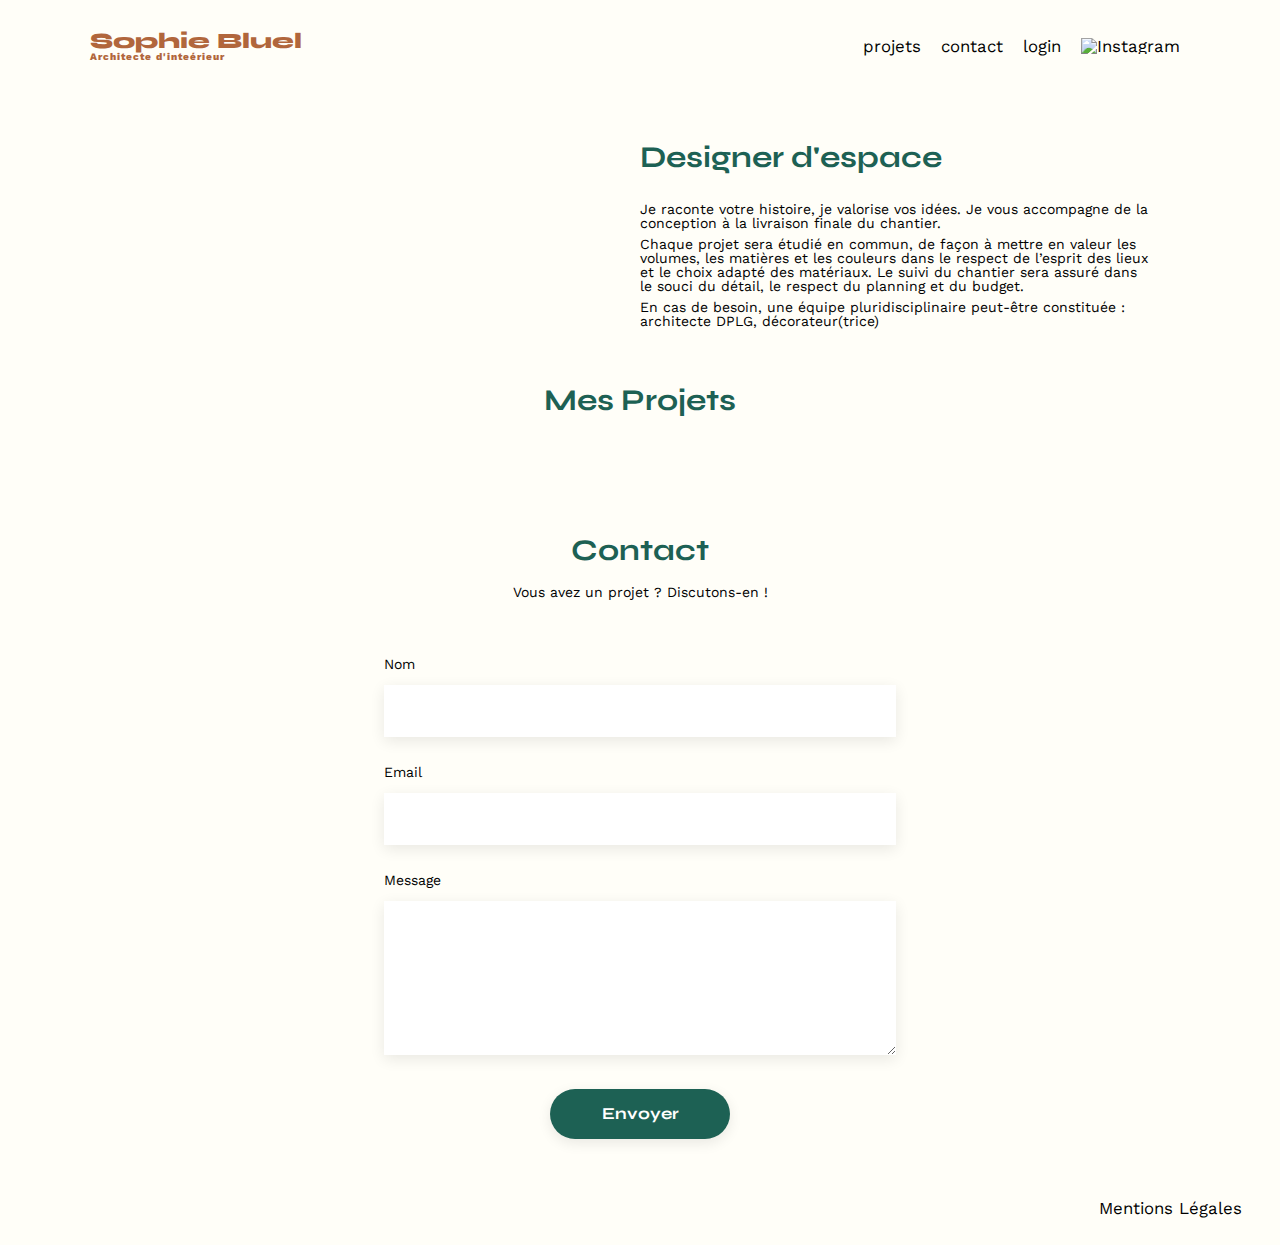
==== FrontEnd/index.html @ fb8a7a62 "fin integration interface admin dans index.html" ====
<!DOCTYPE html>
<html lang="fr">
<head>
	<meta charset="UTF-8">
	<title>Sophie Bluel - Architecte d'intérieur</title>
	<meta name="viewport" content="width=device-width, initial-scale=1.0">
	<link rel="preconnect" href="https://fonts.googleapis.com">
	<link rel="preconnect" href="https://fonts.gstatic.com" crossorigin>
	<link href="https://fonts.googleapis.com/css2?family=Syne:wght@700;800&family=Work+Sans&display=swap" rel="stylesheet">
	<meta name="description" content="">
	<script src="https://kit.fontawesome.com/f48346f4af.js" crossorigin="anonymous"></script>

	<link rel="stylesheet" href="./assets/style.css">
</head>
<body onload="adminContent()">
<header>
	<div class="modif-bar-1">
        <div class="modif-bar-2">
        </div>
    </div>

	<nav id="nav-bar">
	<h1>Sophie Bluel <span>Architecte d'inteérieur</span></h1>
		<ul>
			<li><a href="#portfolio" id="projets">projets</a></li>
			<li><a href="#contact" id="contact">contact</a></li>
			<li><a href="connexion_page.html" class="menu" id="login">login</a></li>
			<li><img src="./assets/icons/instagram.png" alt="Instagram" height="20px" width="20px"></li>
		</ul>
	</nav>
</header>
<main>
	<section id="introduction">
		<figure>
			<img src="./assets/images/sophie-bluel.png" alt="">
			<div id="modif-portrait">
                <!-- <i id="icon-edit-2" class="icon-edit fa fa-regular fa-pen-to-square"></i>
                <a href="#" class="a-modif">modifier</a> -->
            </div>
		</figure>
		<article>
			<h2>Designer d'espace</h2>
			<p>Je raconte votre histoire, je valorise vos idées. Je vous accompagne de la conception à la livraison finale du chantier.</p>
			<p>Chaque projet sera étudié en commun, de façon à mettre en valeur les volumes, les matières et les couleurs dans le respect de l’esprit des lieux et le choix adapté des matériaux. Le suivi du chantier sera assuré dans le souci du détail, le respect du planning et du budget.</p>
			<p>En cas de besoin, une équipe pluridisciplinaire peut-être constituée : architecte DPLG, décorateur(trice)</p>
		</article>
	</section>
	<section id="portfolio">
		<div id="mes-projets">
			<div id="projets-modif">
				<h2 id="mesprojets">Mes Projets</h2>
				<div id="modif-icon-liens">
					<i id="icon-edit-3" class="icon-edit fa fa-regular fa-pen-to-square"></i>
					<a href="#modal" id="amodal">modifier</a>
				</div>
			</div>
			<aside id="modal" class="modal-content" aria-hidden="true" role="dialog" aria-modal="" aria-labelledby="modaltitle" tabindex="0">
				<div id="modal_galerie">
					<span class="close">&times;</span>
					<h1 id="modaltitle">Galerie photo</h1>
					<div class="gallery2">
					</div>
					<div id="bottom_modal">
					<input type="submit" value="Ajouter une photo" id="addphoto">
					<a href=""><p id="supp_galerie">Supprimer la galerie</p></a>
					</div>
				</div> 
				
		</div>
		<div class="filtres">
			
		</div>
		<div class="gallery">
		</div>
	</section>
	<section id="contact">
		<h2>Contact</h2>
		<p>Vous avez un projet ? Discutons-en !</p>
		<form action="#" method="post">
			<label for="name">Nom</label>
			<input type="text" name="name" id="name">
			<label for="email">Email</label>
			<input type="email" name="email" id="email">
			<label for="message">Message</label>
			<textarea name="message" id="message" cols="30" rows="10"></textarea>
			<input type="submit" value="Envoyer">
		</form>
	</section>
</main>

<footer>
	<nav>
		<ul>
			<li>Mentions Légales</li>
		</ul>
	</nav>
</footer>
<script src="./assets/script.js"></script>
<script src="./assets/fenetre-modale.js"></script>
</body>
</html>
---- FrontEnd/assets/style.css ----
/* http://meyerweb.com/eric/tools/css/reset/
   v2.0 | 20110126
   License: none (public domain)
*/

html, body, div, span, applet, object, iframe,
h1, h2, h3, h4, h5, h6, p, blockquote, pre,
a, abbr, acronym, address, big, cite, code,
del, dfn, em, img, ins, kbd, q, s, samp,
small, strike, strong, sub, sup, tt, var,
b, u, i, center,
dl, dt, dd, ol, ul, li,
fieldset, form, label, legend,
table, caption, tbody, tfoot, thead, tr, th, td,
article, aside, canvas, details, embed,
figure, figcaption, footer, header, hgroup,
menu, nav, output, ruby, section, summary,
time, mark, audio, video {
	margin: 0;
	padding: 0;
	border: 0;
	font-size: 100%;
	font: inherit;
	vertical-align: baseline;
}
/* HTML5 display-role reset for older browsers */
article, aside, details, figcaption, figure,
footer, header, hgroup, menu, nav, section {
	display: block;
}
body {
	line-height: 1;
}
ol, ul {
	list-style: none;
}
blockquote, q {
	quotes: none;
}
blockquote:before, blockquote:after,
q:before, q:after {
	content: '';
	content: none;
}
table {
	border-collapse: collapse;
	border-spacing: 0;
}
main {
	width: 80%;
	margin: auto;
}
/** end reset css**/
body {
	/*max-width: 1140px;*/
	font-family: 'Work Sans' ;
	font-size: 14px;
	background-color: #FFFEF8;
	width: 100%;
}
header {
	display: flex;
	justify-content: space-between;
	margin: 50px 0
}
section {
	margin: 50px 0
}

h1{
	display: flex;
	flex-direction: column;
	font-family: 'Syne';
	font-size: 22px;
	font-weight: 800;
	color: #B1663C
}

h1 > span {
	font-family: 'Work Sans';
	font-size:10px;
	letter-spacing: 0.1em;
;
}

h2{
	font-family: 'Syne';
	font-weight: 700;
	font-size: 30px;
	color: #1D6154
}
a{
	text-decoration: none;
	color: black;
}
header {
	display: flex;
	justify-content: space-between;
	margin: 0px 0px 50px 0px;
    flex-direction: column;
}
#login-section{
	height: 100%;
}
#Login{
	display: flex;
	flex-direction: column;
	align-items: center;
	justify-content: center;
	margin-top: 150px;
}

.form-login{
	display: flex;
	flex-direction: column;
	align-items: center;
	justify-content: space-between;
	margin-top: 40px;
}


.label{
	display: flex;
	justify-content: flex-start;
	width: 100%;
}
.champ-texte{
	width: 379px;
	height: 51px;
	background-color: white;
	box-shadow: 0px 4px 14px rgba(0, 0, 0, 0.09);
	border: 0px;
	margin-top: 5px;
	margin-bottom: 13px;
}
#submit{
	display: flex;
	justify-content: center;
	color: white;
	background-color: #1D6154;
	margin-top: 20px;
	width: 179px;
	height: 36px;
	border: 0px;
}
 #footer-accueil{
	display: flex;
	justify-content: flex-end;
	align-items: flex-end;
	height:360px; 
}
#mdp-oublie{
	color: black;
	padding-top: 30px;
}

#modif-icon-liens{
	display: none;
}
/*.modif-bar-2{
    display: flex;
    flex-direction: row;
    justify-content: center;
    align-items: center;
	width: 100%;
}
.modif-bar{
    margin: 0px 10px;
}
.icon-edit{
	font-size: 16px;
}
#icon-edit-1{
    color: white;
    background-color: black;
}

#changements{
    padding: 12px 20px;
    border-color: white;
    border-radius: 60px;
    background-color: white;
    color: black;
}*/
#nav-bar{
    display: flex;
    flex-direction: row;
    justify-content: space-between;
    margin: 30px 7%;
}


nav ul {
	display: flex;
	align-items: center;
	list-style-type: none;

}
nav li {
	padding: 0 10px;
	font-size: 1.2em;
}

li:hover {
	color: #B1663C;
}
#introduction {
	display: flex;
	align-items: center;
}
#introduction figure {
	flex: 1
}
#introduction img {
	display: block;
	margin: auto;
	width: 80%;
}

#introduction article {
	flex: 1
}
#introduction h2 {
	margin-bottom: 1em;
}

#introduction p {
	margin-bottom: 0.5em;
}
#portfolio h2 {
	text-align: center;
	margin-bottom: 1em;
}
.gallery {
	width: 100%;
	display: grid;
	grid-template-columns: 1fr 1fr 1fr;
	grid-column-gap: 20px;
	grid-row-gap: 20px;
}

.gallery img {
	width: 100%;

}
.filtres{
display: flex;
align-items: center;
justify-content: center;
padding: 10px 0px 30px 0px;

}
.btn-filter:active {
	background-color: #1D6154;
	color: white;
}
div > button {
	display: flex;
    width: auto;
    height: 20px;
    margin: 0 5px;
    padding: 14px 13px 12px 13px;
    background-color: white;
    border-radius: 15px;
    border-width: 0.1em;
    border-color: #1D6154;
    color: #1D6154;
	font-family: 'Syne';
    align-items: center;
}
#contact {
	width: 50%;
margin: auto;
}
#contact > * {
	text-align: center;

}
#contact h2{
	margin-bottom: 20px;
}
#contact form {
	text-align: left;
	margin-top:30px;
	display: flex;
	flex-direction: column;
}

#contact input {
	height: 50px;
	font-size: 1.2em;
	border: none;
	box-shadow: 0px 4px 14px rgba(0, 0, 0, 0.09);
}
#contact label {
	margin: 2em 0 1em 0;
}
#contact textarea {
	border: none;
	box-shadow: 0px 4px 14px rgba(0, 0, 0, 0.09);
}

input[type="submit"]{
	font-family: 'Syne';
	font-weight: 700;
	color: white;
	background-color: #1D6154;
	margin : 2em auto ;
	width: 180px;
	text-align: center;
	border-radius: 60px ;
}

footer nav ul {
	display: flex;
	justify-content: flex-end;
	margin: 2em
}



.modal-content{
	display: none;
	position: fixed;
	z-index: 1;
	left: 0;
	right: 0;
	top: 0;
	bottom: 0;
    justify-content: center;
    align-items: center;
	overflow: auto; /* Activez le défilement si la hauteur de la modal est supérieure à l'écran */
	background-color: rgba(0, 0, 0, 0.4);
}
#modal_galerie{
    display: flex;
	width: 630px;
	height: 730px;
    flex-direction: column;
    justify-content: center;
    align-items: center;
	margin: 15% auto;
	border-radius: 10px;
	background-color: #fffef8;
}
.close {
	display: flex;
	justify-content: flex-end;
	width: 90%;
	color: black;
	float: right;
	font-size: 28px;
	font-weight: bold;
	margin-top: 30px;
  }
  
  .close:hover,
  .close:focus {
	color: black;
	text-decoration: none;
	cursor: pointer;
  }
#modaltitle{
	display: flex;
    justify-content: center;
    font-family: 'Work Sans';
    font-size: 26px;
    font-weight: 400;
    color: black;
}
.gallery2{
    display: flex;
    flex-wrap: wrap;
    justify-content: space-between;
    margin: 45px 14%;
}
.imgs2{
	display: flex;
	flex-direction: column;
	width: 78px;	
	height: 130px;
	margin: 2px;
}
#bottom_modal{
	display: flex;
	flex-direction: column;
	justify-content: center;
	align-items: center;
	margin-bottom: 40px;
}
.bordure{
    border-bottom: 1px solid black;
    width: 100%;
    margin-top: 25px;
}
#addphoto{
    display: flex;
    justify-content: center;
	justify-content: center;
	color: white;
	background-color: #1D6154;
	margin: 0px 0px 5px 0px;
	width: 237px;
	height: 36px;
	border: 0px;
    border-radius: 60px;
}
#supp_galerie{
    size: 14px;
    color:#D65353;
    margin-top: 15px;

}.trash-button {
    position: absolute;
    z-index: 2;
    background-color: transparent;
    border: 0px;
    margin-left: 51px;
    margin-top: 5px;
}
.icon-edit-4 {
    color: white;
    font-size: 9px;
    padding: 4px;
    border-radius: 2px;
    background-color: black;
}
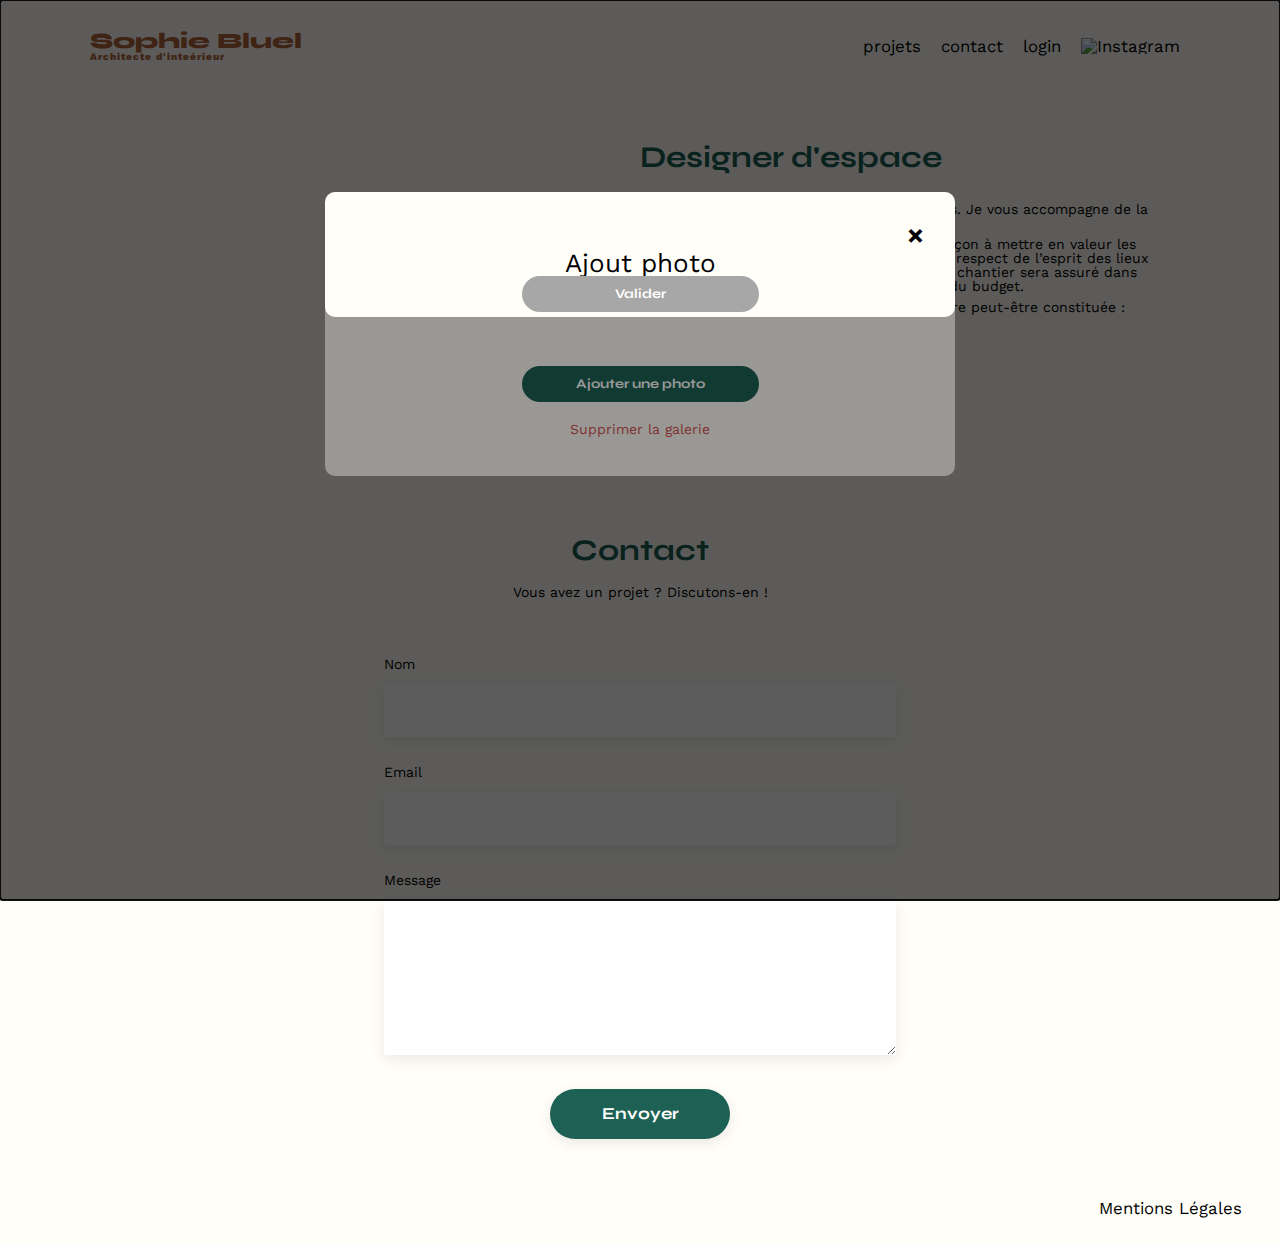
==== commit f9bcd46c: "creation du form de la modal dans ajout-photo.js" ====
--- a/FrontEnd/index.html
+++ b/FrontEnd/index.html
@@ -57,15 +57,42 @@
 			<aside id="modal" class="modal-content" aria-hidden="true" role="dialog" aria-modal="" aria-labelledby="modaltitle" tabindex="0">
 				<div id="modal_galerie">
 					<span class="close">&times;</span>
-					<h1 id="modaltitle">Galerie photo</h1>
+					<h1 class="modaltitle">Galerie photo</h1>
 					<div class="gallery2">
 					</div>
-					<div id="bottom_modal">
+					<div class="bottom_modal">
 					<input type="submit" value="Ajouter une photo" id="addphoto">
-					<a href=""><p id="supp_galerie">Supprimer la galerie</p></a>
+					<a href="#modal-photo"><p id="supp_galerie">Supprimer la galerie</p></a>
 					</div>
 				</div> 
-				
+			</aside>
+			<aside id="modal-photo" class="modal-content" aria-hidden="true" role="dialog" aria-modal="" aria-labelledby="modalsubmit"> 
+				<div id="modal-submit">
+					<span class="close">&times;</span>
+					<h1 class="modaltitle">Ajout photo</h1>
+					<div class="principal-content">
+					</div>
+					<div class="bottom-modal-2">
+					<input type="submit" value="Valider" id="valider">
+					</div>
+					<!-- <form>
+						<label for="image">Choisir une image:</label>
+						<input type="file" id="image" name="image" accept="image/*">
+					  
+						<label for="titre">Titre:</label>
+						<input type="text" id="titre" name="titre">
+					  
+						<label for="categorie">Catégorie:</label>
+						<select id="categorie" name="categorie">
+						  <option value="cat1">Objets</option>
+						  <option value="cat2">Appartements</option>
+						  <option value="cat3">Hotel & restaurants</option>
+						</select>
+					  
+						<input type="submit" value="Valider">
+					  </form> -->
+				</div>
+			</aside>
 		</div>
 		<div class="filtres">
 			
@@ -97,5 +124,6 @@
 </footer>
 <script src="./assets/script.js"></script>
 <script src="./assets/fenetre-modale.js"></script>
+<script src="./assets/ajout-photo.js"></script>
 </body>
 </html>
--- a/FrontEnd/assets/style.css
+++ b/FrontEnd/assets/style.css
@@ -319,8 +319,9 @@
 
 
 
+/* CSS pour la fenetre-modal.html */
 .modal-content{
-	display: none;
+	/*display: none;*/
 	position: fixed;
 	z-index: 1;
 	left: 0;
@@ -335,7 +336,7 @@
 #modal_galerie{
     display: flex;
 	width: 630px;
-	height: 730px;
+	height: auto;
     flex-direction: column;
     justify-content: center;
     align-items: center;
@@ -360,7 +361,7 @@
 	text-decoration: none;
 	cursor: pointer;
   }
-#modaltitle{
+.modaltitle{
 	display: flex;
     justify-content: center;
     font-family: 'Work Sans';
@@ -381,7 +382,7 @@
 	height: 130px;
 	margin: 2px;
 }
-#bottom_modal{
+.bottom_modal{
 	display: flex;
 	flex-direction: column;
 	justify-content: center;
@@ -424,4 +425,34 @@
     padding: 4px;
     border-radius: 2px;
     background-color: black;
+}
+
+
+
+
+
+/* CSS pour ajout-photo.html */
+#modal-submit{
+	display: none;
+    display: flex;
+    width: 630px;
+    height: auto;
+    flex-direction: column;
+    justify-content: center;
+    align-items: center;
+    margin: 15% auto;
+    border-radius: 10px;
+    background-color: #fffef8;
+}
+#valider{
+    display: flex;
+    justify-content: center;
+	justify-content: center;
+	color: white;
+	background-color: #A7A7A7;
+	margin: 0px 0px 5px 0px;
+	width: 237px;
+	height: 36px;
+	border: 0px;
+    border-radius: 60px;
 }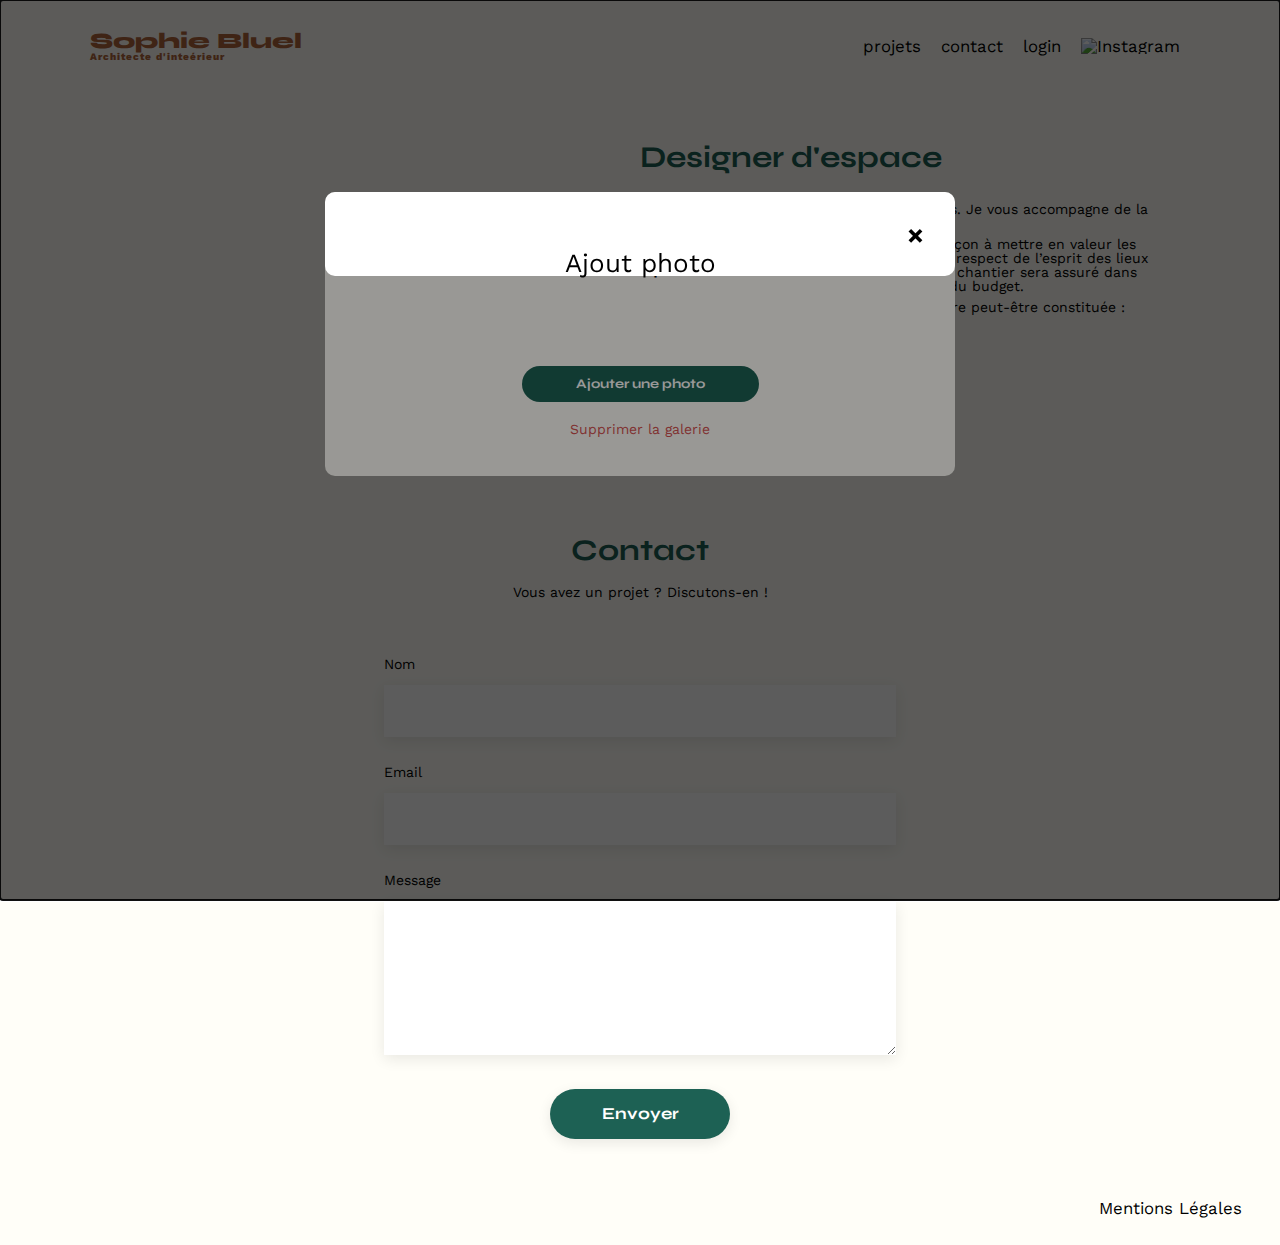
==== commit b45f28d7: "avancé modal envoyer photo interface" ====
--- a/FrontEnd/index.html
+++ b/FrontEnd/index.html
@@ -73,7 +73,7 @@
 					<div class="principal-content">
 					</div>
 					<div class="bottom-modal-2">
-					<input type="submit" value="Valider" id="valider">
+					<!-- <input type="submit" value="Valider" id="valider"> -->
 					</div>
 					<!-- <form>
 						<label for="image">Choisir une image:</label>
--- a/FrontEnd/assets/style.css
+++ b/FrontEnd/assets/style.css
@@ -442,9 +442,9 @@
     align-items: center;
     margin: 15% auto;
     border-radius: 10px;
-    background-color: #fffef8;
-}
-#valider{
+    background-color: white;
+}
+/*#valider{
     display: flex;
     justify-content: center;
 	justify-content: center;
@@ -455,4 +455,14 @@
 	height: 36px;
 	border: 0px;
     border-radius: 60px;
-}+}*/
+
+.champ-text {
+width: 379px;
+height: 51px;
+background-color: white;
+box-shadow: 0px 4px 14px rgb(0 0 0 / 9%);
+border: 0px;
+margin-top: 5px;
+margin-bottom: 13px;
+}
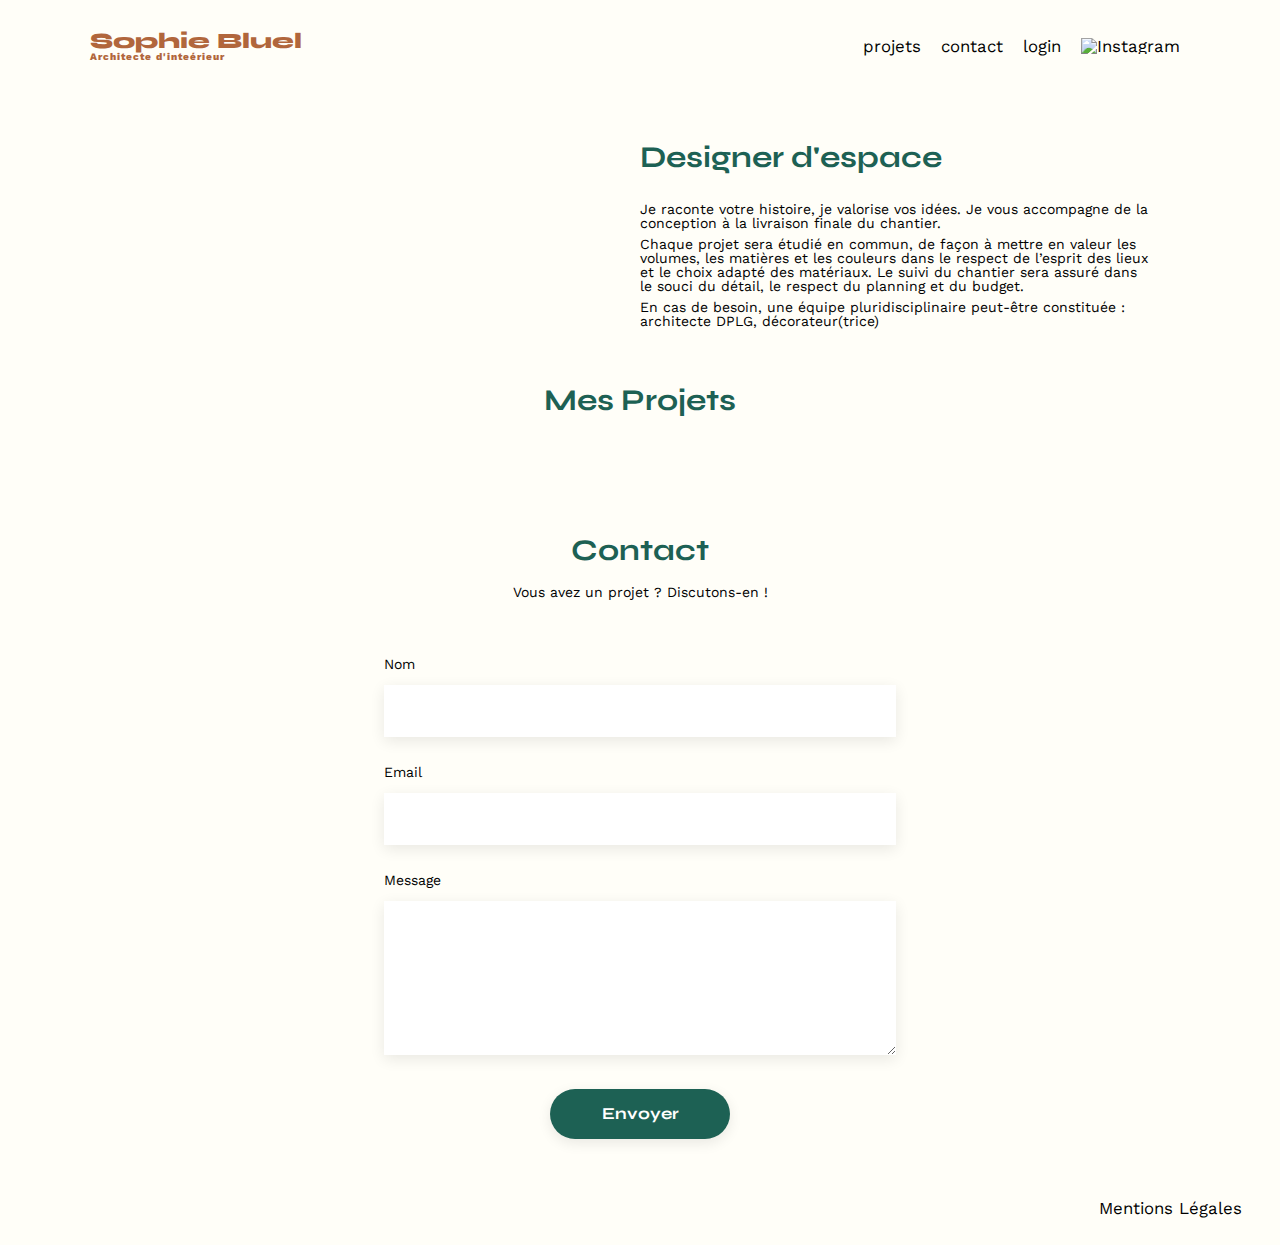
==== commit c8e5b48f: "pb de supp, img supprimer mais pas definitivement" ====
--- a/FrontEnd/index.html
+++ b/FrontEnd/index.html
@@ -24,7 +24,7 @@
 		<ul>
 			<li><a href="#portfolio" id="projets">projets</a></li>
 			<li><a href="#contact" id="contact">contact</a></li>
-			<li><a href="connexion_page.html" class="menu" id="login">login</a></li>
+			<li> <a class="menu" id="login">login</a></li>
 			<li><img src="./assets/icons/instagram.png" alt="Instagram" height="20px" width="20px"></li>
 		</ul>
 	</nav>
--- a/FrontEnd/assets/style.css
+++ b/FrontEnd/assets/style.css
@@ -99,6 +99,9 @@
 	margin: 0px 0px 50px 0px;
     flex-direction: column;
 }
+#login{
+	cursor: pointer;
+}
 #login-section{
 	height: 100%;
 }
@@ -321,7 +324,7 @@
 
 /* CSS pour la fenetre-modal.html */
 .modal-content{
-	/*display: none;*/
+	display: none;
 	position: fixed;
 	z-index: 1;
 	left: 0;
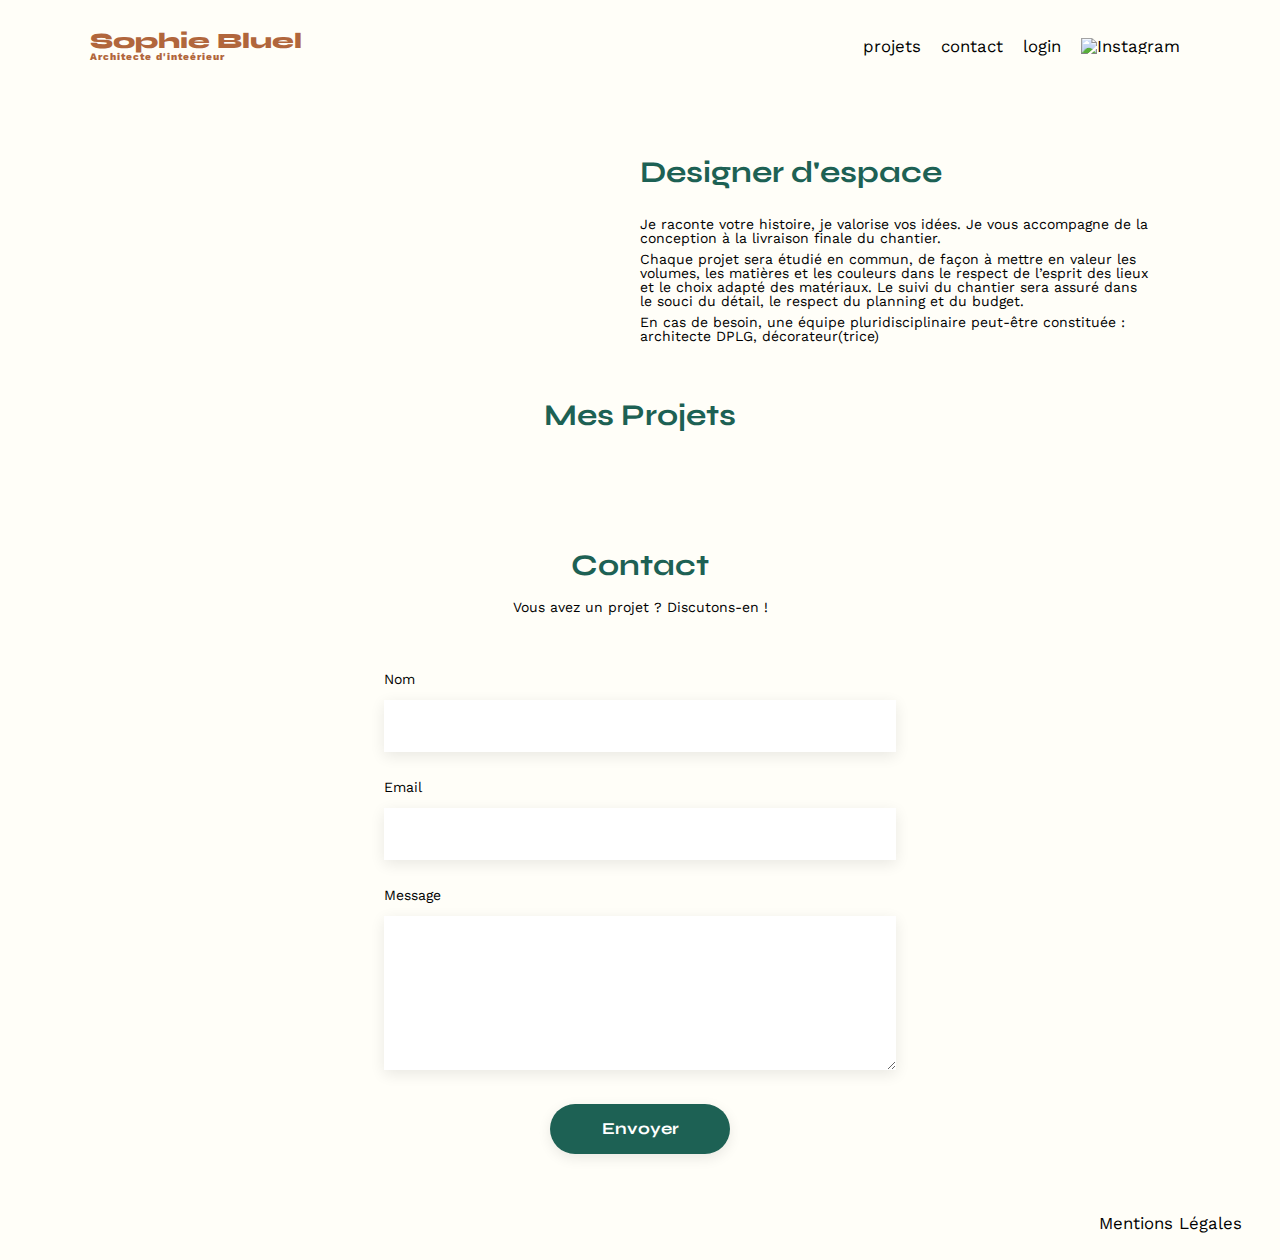
==== commit c1947e5b: "modal ajout photo finaliser (visuel)" ====
--- a/FrontEnd/index.html
+++ b/FrontEnd/index.html
@@ -23,7 +23,7 @@
 	<h1>Sophie Bluel <span>Architecte d'inteérieur</span></h1>
 		<ul>
 			<li><a href="#portfolio" id="projets">projets</a></li>
-			<li><a href="#contact" id="contact">contact</a></li>
+			<li><a href="#contact" id="contact-menu">contact</a></li>
 			<li> <a class="menu" id="login">login</a></li>
 			<li><img src="./assets/icons/instagram.png" alt="Instagram" height="20px" width="20px"></li>
 		</ul>
@@ -39,11 +39,12 @@
             </div>
 		</figure>
 		<article>
+			<div id="description">	
+			</div>
 			<h2>Designer d'espace</h2>
 			<p>Je raconte votre histoire, je valorise vos idées. Je vous accompagne de la conception à la livraison finale du chantier.</p>
 			<p>Chaque projet sera étudié en commun, de façon à mettre en valeur les volumes, les matières et les couleurs dans le respect de l’esprit des lieux et le choix adapté des matériaux. Le suivi du chantier sera assuré dans le souci du détail, le respect du planning et du budget.</p>
-			<p>En cas de besoin, une équipe pluridisciplinaire peut-être constituée : architecte DPLG, décorateur(trice)</p>
-		</article>
+			<p>En cas de besoin, une équipe pluridisciplinaire peut-être constituée : architecte DPLG, décorateur(trice)</p>		</article>
 	</section>
 	<section id="portfolio">
 		<div id="mes-projets">
@@ -56,19 +57,21 @@
 			</div>
 			<aside id="modal" class="modal-content" aria-hidden="true" role="dialog" aria-modal="" aria-labelledby="modaltitle" tabindex="0">
 				<div id="modal_galerie">
-					<span class="close">&times;</span>
+					<span id="close1" class="close">&times;</span>
 					<h1 class="modaltitle">Galerie photo</h1>
 					<div class="gallery2">
 					</div>
 					<div class="bottom_modal">
-					<input type="submit" value="Ajouter une photo" id="addphoto">
-					<a href="#modal-photo"><p id="supp_galerie">Supprimer la galerie</p></a>
+						<a href="#modal-photo" id="modalPhotoAddLink">
+						<input type="submit" value="Ajouter une photo" id="addphoto">
+						</a>
+						<a href="#"><p id="supp_galerie">Supprimer la galerie</p></a>
 					</div>
 				</div> 
 			</aside>
 			<aside id="modal-photo" class="modal-content" aria-hidden="true" role="dialog" aria-modal="" aria-labelledby="modalsubmit"> 
 				<div id="modal-submit">
-					<span class="close">&times;</span>
+					<span id="close2" class="close2">&times;</span>
 					<h1 class="modaltitle">Ajout photo</h1>
 					<div class="principal-content">
 					</div>
@@ -105,11 +108,11 @@
 		<p>Vous avez un projet ? Discutons-en !</p>
 		<form action="#" method="post">
 			<label for="name">Nom</label>
-			<input type="text" name="name" id="name">
+			<input type="text" name="name" id="name" class="champ">
 			<label for="email">Email</label>
-			<input type="email" name="email" id="email">
+			<input type="email" name="email" id="email" class="champ">
 			<label for="message">Message</label>
-			<textarea name="message" id="message" cols="30" rows="10"></textarea>
+			<textarea name="message" id="message" cols="30" rows="10" class="champ"></textarea>
 			<input type="submit" value="Envoyer">
 		</form>
 	</section>
--- a/FrontEnd/assets/style.css
+++ b/FrontEnd/assets/style.css
@@ -99,6 +99,13 @@
 	margin: 0px 0px 50px 0px;
     flex-direction: column;
 }
+#description{
+	margin-bottom: 15px;
+}
+.a-modif{
+	margin-left: 8px;
+	cursor: pointer;
+}
 #login{
 	cursor: pointer;
 }
@@ -160,6 +167,9 @@
 #modif-icon-liens{
 	display: none;
 }
+.icon-edit{
+	font-size: 16px;
+}
 /*.modif-bar-2{
     display: flex;
     flex-direction: row;
@@ -169,9 +179,6 @@
 }
 .modif-bar{
     margin: 0px 10px;
-}
-.icon-edit{
-	font-size: 16px;
 }
 #icon-edit-1{
     color: white;
@@ -347,7 +354,7 @@
 	border-radius: 10px;
 	background-color: #fffef8;
 }
-.close {
+.close{
 	display: flex;
 	justify-content: flex-end;
 	width: 90%;
@@ -357,6 +364,17 @@
 	font-weight: bold;
 	margin-top: 30px;
   }
+.close2{
+	display: flex;
+	justify-content: flex-end;
+	width: 90%;
+	color: black;
+	float: right;
+	font-size: 28px;
+	font-weight: bold;
+	margin-top: 30px;
+	cursor: pointer;
+}
   
   .close:hover,
   .close:focus {
@@ -435,8 +453,8 @@
 
 
 /* CSS pour ajout-photo.html */
+
 #modal-submit{
-	display: none;
     display: flex;
     width: 630px;
     height: auto;
@@ -446,6 +464,86 @@
     margin: 15% auto;
     border-radius: 10px;
     background-color: white;
+}
+
+#labelElement{
+	display: block;
+	display: flex;
+	flex-direction: column;
+	justify-content: flex-end;
+	width: 420px;
+	height: 170px;
+	border-radius: 3px;
+	background-color: #E8F1F7;
+	cursor: pointer;
+	margin-bottom: 25px;
+	overflow: hidden;
+}
+
+#icon-image{
+	display: flex;
+	justify-content: center;
+	font-size: 55px;
+	color: #B9C5CC;
+
+}
+
+.champ {
+	padding-left: 15px;
+}
+
+#buttonphotoAdd{
+	display: flex;
+    justify-content: center;
+	align-items: center;
+	width: 173px;
+	height: 36px;
+	size: 14px;
+    color: #306685;
+    margin: 18px auto 8px auto;
+    border: 0px;
+    border-radius: 60px;
+    background-color: #CBD6DC;
+}
+
+#inputFile{
+	display: flex;
+    justify-content: center;
+    align-items: center;
+}
+
+
+#inputeFile{
+	display: none;
+  }
+  
+  #inputeFile:focus + label {
+	outline: 1px dotted #000;
+	outline: -webkit-focus-ring-color auto 5px;
+  }
+  
+  #inputeFile:valid + label {
+	background-image: url(''); /* Supprime l'image de fond par défaut */
+  }
+  
+  #inputeFile:valid + label:hover {
+	background-color: rgba(0, 0, 0, 0.1); /* Ajoute un effet de survol au label */
+  }
+
+  #apercuPhoto{
+	display: none;
+	object-fit: contain;
+	width: 100%;
+	height: 100%;
+  }
+
+#formatImage{
+	display: flex;
+	justify-content: center;
+	align-items: center;
+	font-size: 10px;
+	color: #444444;
+	margin-bottom: 20px;
 }
 /*#valider{
     display: flex;
@@ -468,4 +566,7 @@
 border: 0px;
 margin-top: 5px;
 margin-bottom: 13px;
-}
+width: auto;
+}
+
+
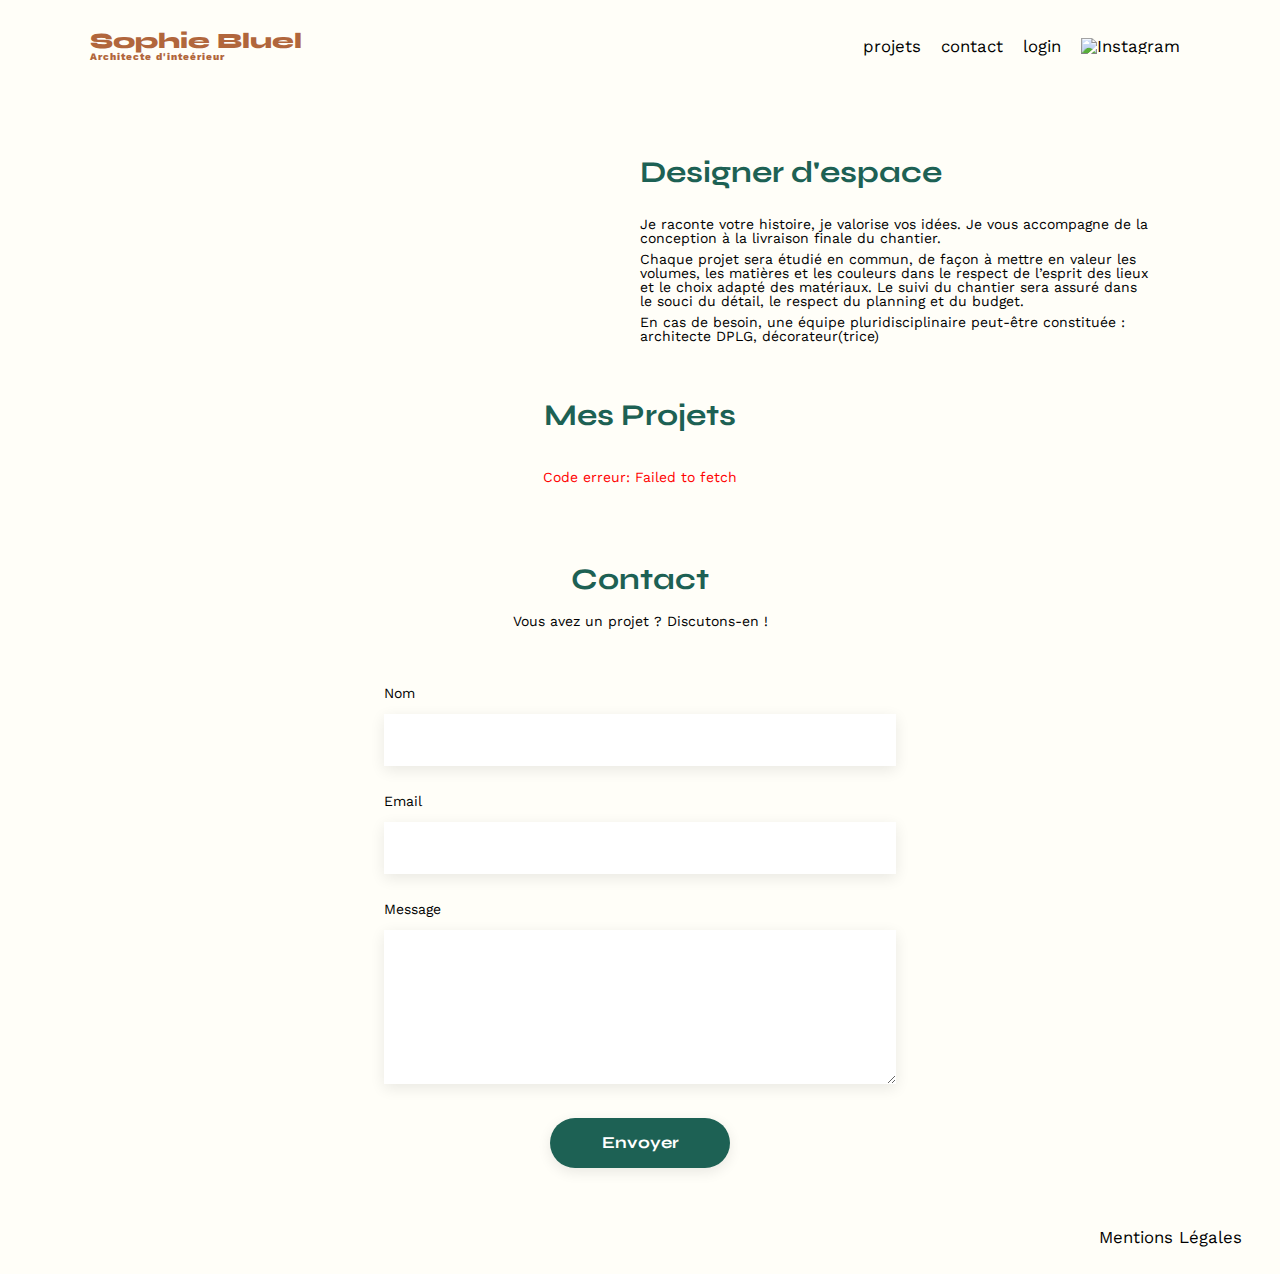
==== commit 2b477400: "Affichage sur le site du code erreur fetch" ====
--- a/FrontEnd/index.html
+++ b/FrontEnd/index.html
@@ -98,9 +98,11 @@
 			</aside>
 		</div>
 		<div class="filtres">
-			
+			<div>
+			<div id="errorMessage1" class="errorMessages"></div>
+			</div>
 		</div>
-		<div class="gallery">
+		<div class="gallery1 gallery">
 		</div>
 	</section>
 	<section id="contact">
--- a/FrontEnd/assets/style.css
+++ b/FrontEnd/assets/style.css
@@ -241,7 +241,7 @@
 	text-align: center;
 	margin-bottom: 1em;
 }
-.gallery {
+.gallery1 {
 	width: 100%;
 	display: grid;
 	grid-template-columns: 1fr 1fr 1fr;
@@ -249,7 +249,7 @@
 	grid-row-gap: 20px;
 }
 
-.gallery img {
+.gallery1 img {
 	width: 100%;
 
 }
@@ -260,7 +260,7 @@
 padding: 10px 0px 30px 0px;
 
 }
-.btn-filter:active {
+.active {
 	background-color: #1D6154;
 	color: white;
 }
@@ -570,3 +570,9 @@
 }
 
 
+
+.errorMessages {
+	display: flex;
+	justify-content: center;
+	color: red;
+}